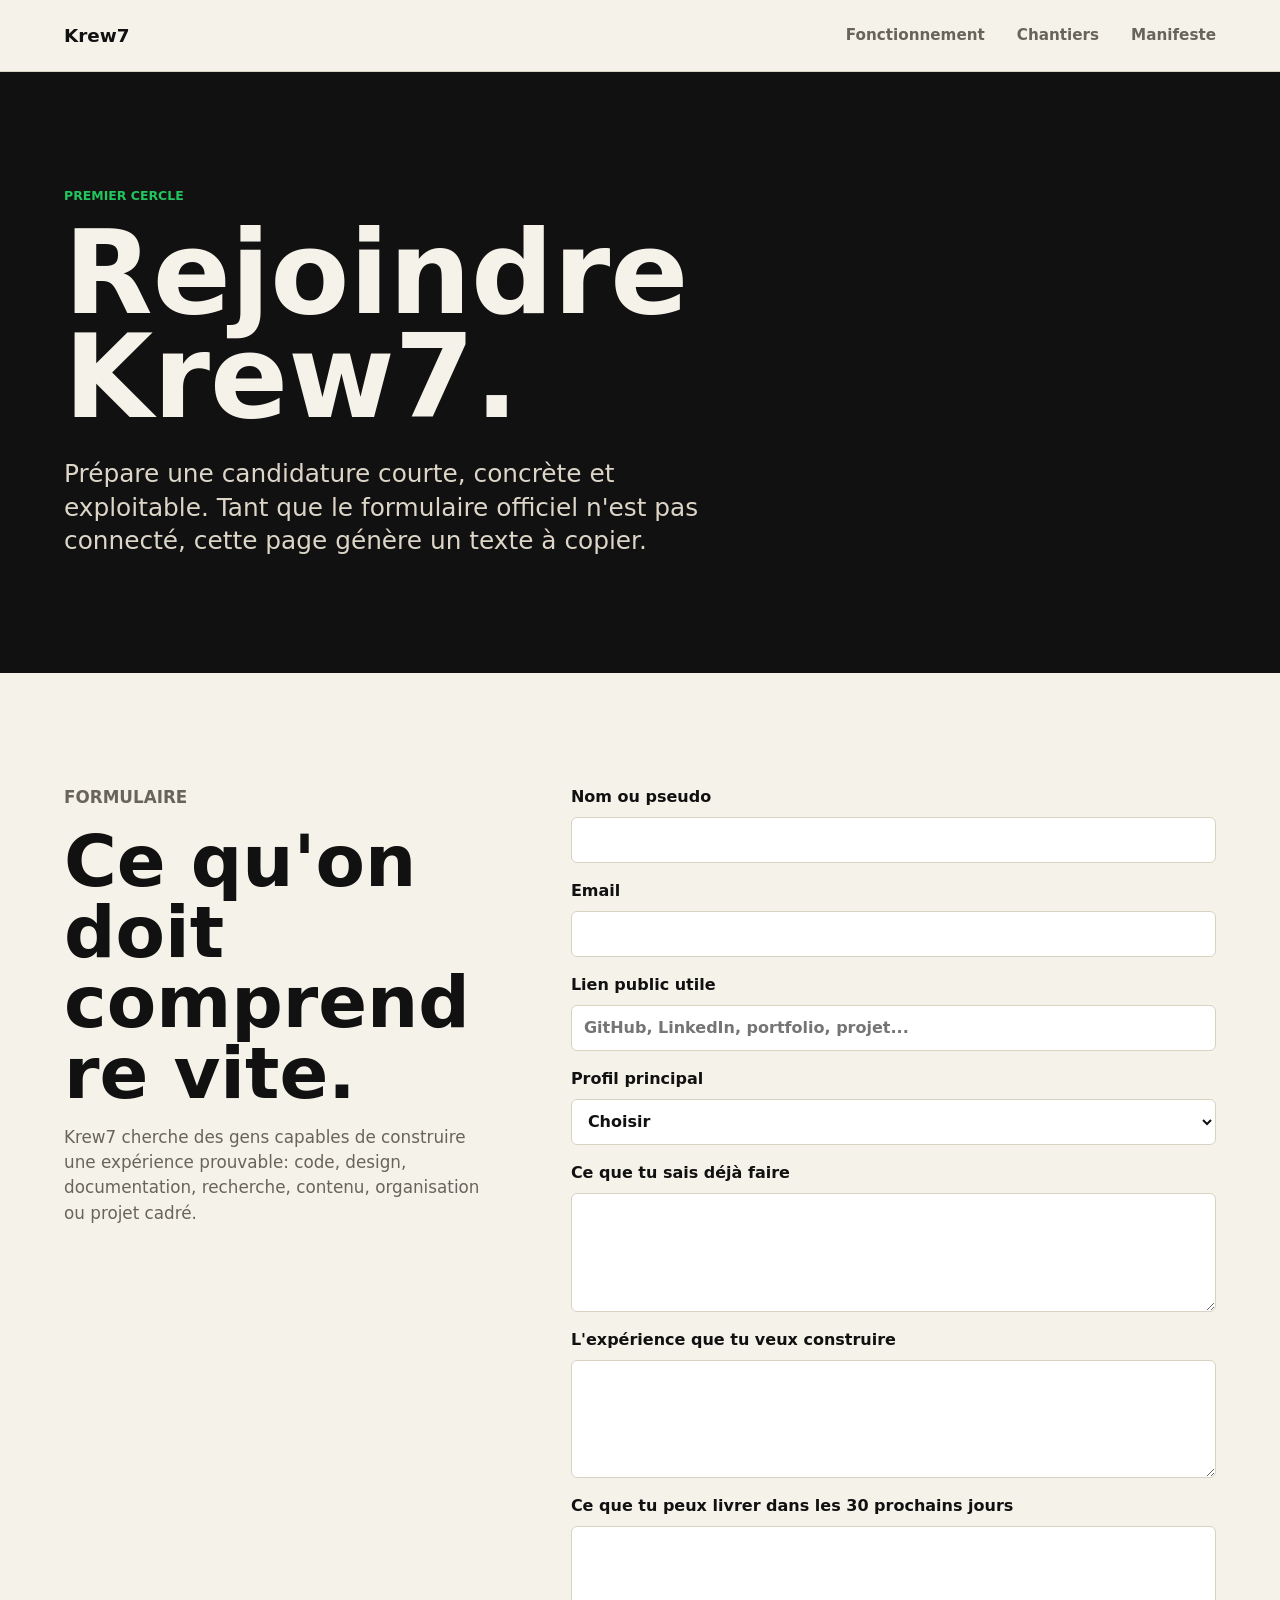
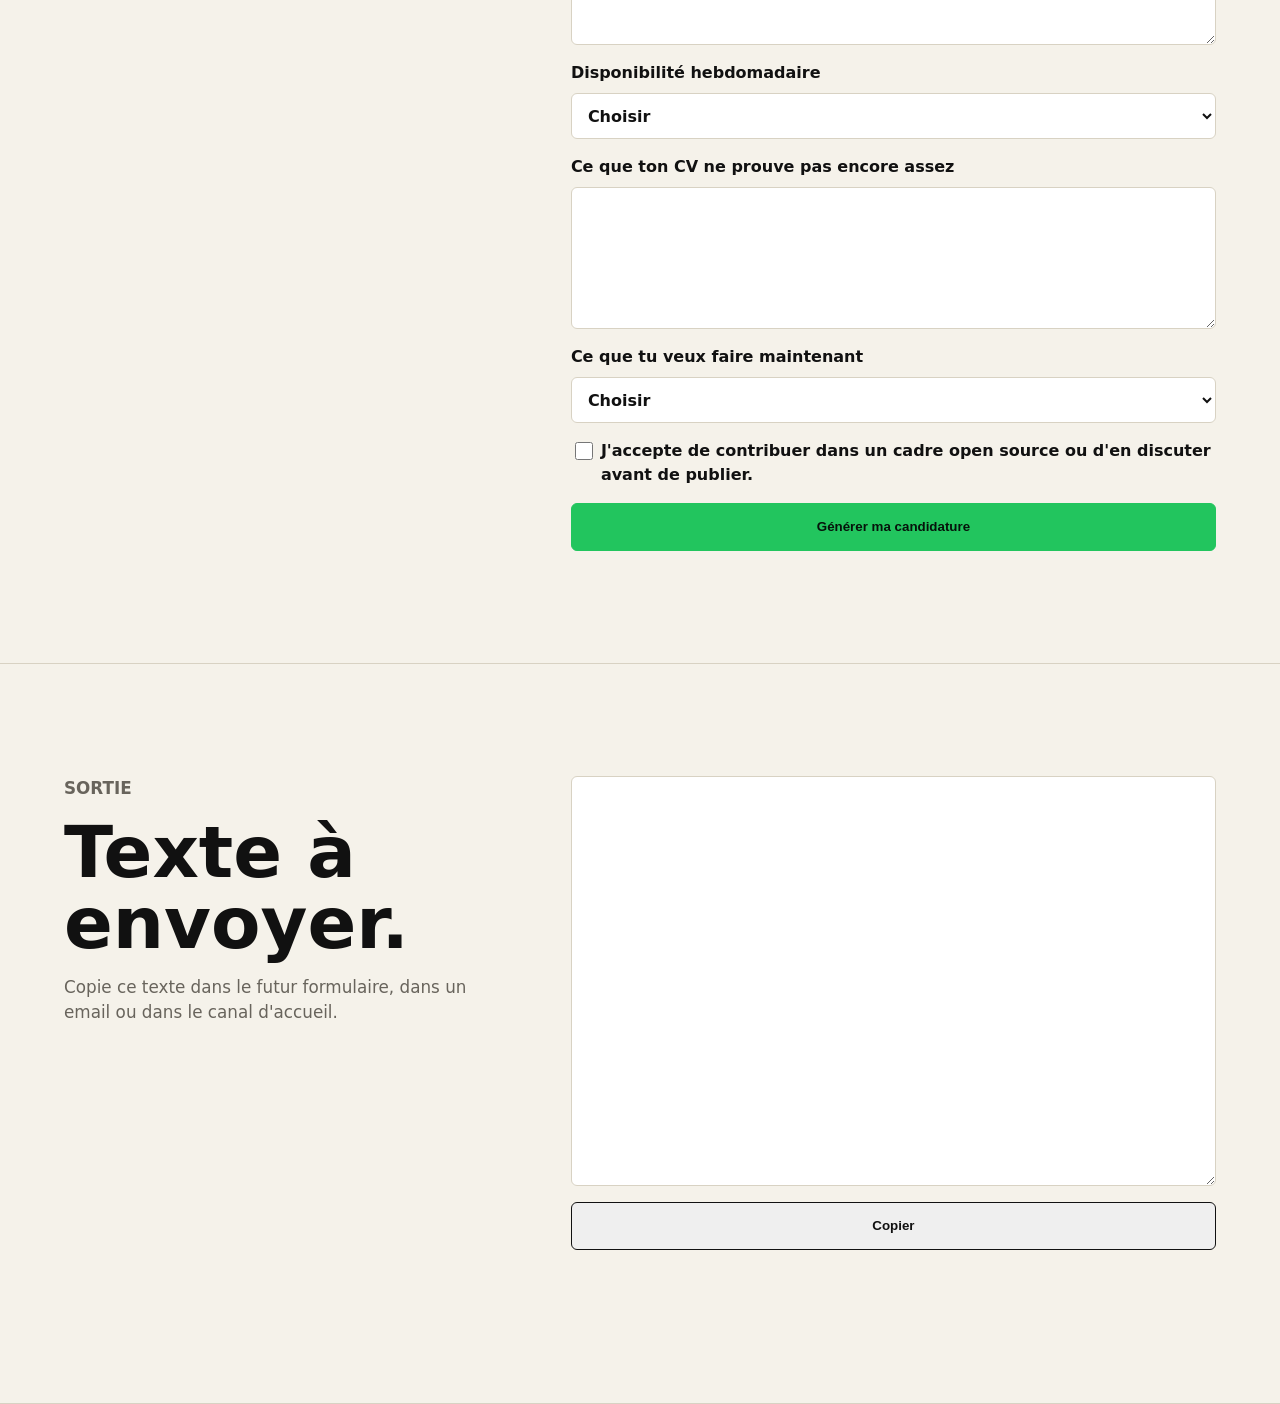
==== join.html @ 2baeda58 "Deploy Krew7 site" ====
<!doctype html>
<html lang="fr">
  <head>
    <meta charset="utf-8">
    <meta name="viewport" content="width=device-width, initial-scale=1">
    <title>Rejoindre Krew7</title>
    <meta
      name="description"
      content="Préparer une candidature pour rejoindre le premier cercle Krew7."
    >
    <meta name="theme-color" content="#22C55E">
    <meta property="og:type" content="website">
    <meta property="og:title" content="Rejoindre Krew7">
    <meta property="og:description" content="Préparer une candidature courte, concrète et exploitable pour rejoindre le premier cercle Krew7.">
    <meta property="og:image" content="./assets/og-krew7.svg">
    <meta name="twitter:card" content="summary_large_image">
    <meta name="twitter:title" content="Rejoindre Krew7">
    <meta name="twitter:description" content="Préparer une candidature pour construire quand même.">
    <meta name="twitter:image" content="./assets/og-krew7.svg">
    <link rel="manifest" href="./site.webmanifest">
    <link rel="stylesheet" href="./styles.css">
  </head>
  <body>
    <header class="site-header">
      <a class="brand" href="./index.html" aria-label="Krew7 accueil">Krew7</a>
      <nav class="nav" aria-label="Navigation principale">
        <a href="./index.html#fonctionnement">Fonctionnement</a>
        <a href="./index.html#chantiers">Chantiers</a>
        <a href="./MANIFESTE.md">Manifeste</a>
      </nav>
    </header>

    <main>
      <section class="page-hero">
        <p class="eyebrow">Premier cercle</p>
        <h1>Rejoindre Krew7.</h1>
        <p class="lead">
          Prépare une candidature courte, concrète et exploitable. Tant que le formulaire officiel n'est pas connecté, cette page génère un texte à copier.
        </p>
      </section>

      <section class="form-section" aria-labelledby="join-form-title">
        <div>
          <p class="eyebrow">Formulaire</p>
          <h2 id="join-form-title">Ce qu'on doit comprendre vite.</h2>
          <p>
            Krew7 cherche des gens capables de construire une expérience prouvable: code, design, documentation, recherche, contenu, organisation ou projet cadré.
          </p>
        </div>

        <form class="join-form" id="join-form">
          <label>
            Nom ou pseudo
            <input name="name" autocomplete="name" required>
          </label>

          <label>
            Email
            <input name="email" type="email" autocomplete="email" required>
          </label>

          <label>
            Lien public utile
            <input name="link" type="url" placeholder="GitHub, LinkedIn, portfolio, projet...">
          </label>

          <label>
            Profil principal
            <select name="profile" required>
              <option value="">Choisir</option>
              <option>Développeur</option>
              <option>Designer</option>
              <option>Maker</option>
              <option>Étudiant</option>
              <option>Entrepreneur</option>
              <option>Ops / organisation</option>
              <option>Mentor</option>
              <option>Scout</option>
              <option>Autre</option>
            </select>
          </label>

          <label>
            Ce que tu sais déjà faire
            <textarea name="skills" rows="4" required></textarea>
          </label>

          <label>
            L'expérience que tu veux construire
            <textarea name="learning" rows="4" required></textarea>
          </label>

          <label>
            Ce que tu peux livrer dans les 30 prochains jours
            <textarea name="delivery" rows="4" required></textarea>
          </label>

          <label>
            Disponibilité hebdomadaire
            <select name="availability" required>
              <option value="">Choisir</option>
              <option>Moins de 1 h</option>
              <option>1 à 2 h</option>
              <option>3 à 5 h</option>
              <option>Plus de 5 h</option>
            </select>
          </label>

          <label>
            Ce que ton CV ne prouve pas encore assez
            <textarea name="problem" rows="5" required></textarea>
          </label>

          <label>
            Ce que tu veux faire maintenant
            <select name="intent" required>
              <option value="">Choisir</option>
              <option>Rejoindre un projet existant</option>
              <option>Proposer un projet cadré</option>
              <option>Aider à structurer Krew7</option>
              <option>Observer d'abord puis contribuer</option>
            </select>
          </label>

          <label class="checkbox-label">
            <input name="opensource" type="checkbox" required>
            J'accepte de contribuer dans un cadre open source ou d'en discuter avant de publier.
          </label>

          <button class="button primary" type="submit">Générer ma candidature</button>
        </form>
      </section>

      <section class="application-output" aria-labelledby="application-title">
        <div>
          <p class="eyebrow">Sortie</p>
          <h2 id="application-title">Texte à envoyer.</h2>
          <p>
            Copie ce texte dans le futur formulaire, dans un email ou dans le canal d'accueil.
          </p>
        </div>
        <div class="output-panel">
          <textarea id="application-text" rows="18" readonly></textarea>
          <button class="button secondary" id="copy-application" type="button">Copier</button>
          <p class="copy-status" id="copy-status" role="status" aria-live="polite"></p>
        </div>
      </section>
    </main>

    <script>
      const form = document.querySelector("#join-form");
      const output = document.querySelector("#application-text");
      const copyButton = document.querySelector("#copy-application");
      const copyStatus = document.querySelector("#copy-status");

      function value(data, key) {
        return (data.get(key) || "").toString().trim() || "Non renseigné";
      }

      form.addEventListener("submit", (event) => {
        event.preventDefault();
        const data = new FormData(form);
        output.value = `# Candidature Krew7

Nom ou pseudo: ${value(data, "name")}
Email: ${value(data, "email")}
Lien public: ${value(data, "link")}
Profil: ${value(data, "profile")}
Disponibilité: ${value(data, "availability")}
Intention: ${value(data, "intent")}

## Ce que je sais déjà faire

${value(data, "skills")}

## L'expérience que je veux construire

${value(data, "learning")}

## Ce que je peux livrer dans les 30 prochains jours

${value(data, "delivery")}

## Ce que mon CV ne prouve pas encore assez

${value(data, "problem")}
`;
        copyStatus.textContent = "Candidature générée.";
        output.focus();
      });

      copyButton.addEventListener("click", async () => {
        if (!output.value.trim()) {
          copyStatus.textContent = "Génère d'abord la candidature.";
          return;
        }
        try {
          await navigator.clipboard.writeText(output.value);
          copyStatus.textContent = "Copié.";
        } catch {
          output.select();
          copyStatus.textContent = "Sélectionne le texte puis copie-le.";
        }
      });
    </script>
  </body>
</html>
---- styles.css ----
:root {
  color-scheme: light;
  --ink: #111111;
  --paper: #f5f2ea;
  --muted: #68645c;
  --line: #d8d2c3;
  --signal: #22c55e;
  --signal-dark: #15803d;
  --white: #ffffff;
}

* {
  box-sizing: border-box;
}

html {
  scroll-behavior: smooth;
}

body {
  margin: 0;
  background: var(--paper);
  color: var(--ink);
  font-family: Inter, ui-sans-serif, system-ui, -apple-system, BlinkMacSystemFont, "Segoe UI", sans-serif;
  font-size: 16px;
  line-height: 1.5;
}

a {
  color: inherit;
  text-decoration: none;
}

.site-header {
  position: sticky;
  top: 0;
  z-index: 10;
  display: flex;
  align-items: center;
  justify-content: space-between;
  gap: 24px;
  min-height: 72px;
  padding: 18px clamp(20px, 5vw, 64px);
  background: color-mix(in srgb, var(--paper) 92%, transparent);
  border-bottom: 1px solid var(--line);
  backdrop-filter: blur(18px);
}

.brand {
  font-size: 1.15rem;
  font-weight: 800;
  letter-spacing: 0;
}

.nav {
  display: flex;
  align-items: center;
  gap: clamp(14px, 3vw, 32px);
  color: var(--muted);
  font-size: 0.95rem;
  font-weight: 650;
}

.nav a:hover {
  color: var(--ink);
}

.hero {
  display: grid;
  grid-template-columns: minmax(0, 1.05fr) minmax(320px, 0.95fr);
  gap: clamp(28px, 6vw, 80px);
  align-items: center;
  min-height: calc(86svh - 72px);
  padding: clamp(44px, 8vw, 96px) clamp(20px, 5vw, 64px) clamp(28px, 5vw, 56px);
  background: var(--ink);
  color: var(--paper);
}

.hero-copy {
  max-width: 720px;
}

.eyebrow {
  margin: 0 0 16px;
  color: var(--signal);
  font-size: 0.78rem;
  font-weight: 800;
  letter-spacing: 0;
  text-transform: uppercase;
}

h1,
h2,
h3,
p {
  overflow-wrap: anywhere;
}

h1 {
  max-width: 820px;
  margin: 0;
  font-size: clamp(4.4rem, 9vw, 7.25rem);
  line-height: 0.9;
  letter-spacing: 0;
  overflow-wrap: normal;
}

h2 {
  max-width: 760px;
  margin: 0;
  font-size: clamp(2.2rem, 6vw, 4.5rem);
  line-height: 0.98;
  letter-spacing: 0;
}

h3 {
  margin: 18px 0 10px;
  font-size: 1.45rem;
  line-height: 1.1;
  letter-spacing: 0;
}

.lead {
  max-width: 660px;
  margin: 28px 0 0;
  color: #ddd6c8;
  font-size: clamp(1.2rem, 2vw, 1.55rem);
  line-height: 1.35;
}

.hero-actions,
.cta-actions {
  display: flex;
  flex-wrap: wrap;
  gap: 12px;
  margin-top: 34px;
}

.button {
  display: inline-flex;
  align-items: center;
  justify-content: center;
  min-height: 48px;
  padding: 0 18px;
  border: 1px solid currentColor;
  border-radius: 6px;
  font-weight: 800;
  line-height: 1;
}

.button.primary {
  background: var(--signal);
  border-color: var(--signal);
  color: #06130b;
}

.button.primary:hover {
  background: #4ade80;
  border-color: #4ade80;
}

.button.secondary {
  color: inherit;
}

.button.secondary:hover {
  background: color-mix(in srgb, currentColor 10%, transparent);
}

.hero-visual {
  display: grid;
  gap: 18px;
  align-content: center;
  min-height: 420px;
}

.terminal-window {
  overflow: hidden;
  border: 1px solid #3f3f3f;
  border-radius: 8px;
  background: #050505;
  box-shadow: 0 24px 80px rgba(0, 0, 0, 0.42);
}

.terminal-bar {
  display: flex;
  gap: 8px;
  padding: 14px 16px;
  background: #1b1b1b;
  border-bottom: 1px solid #333333;
}

.terminal-bar span {
  width: 10px;
  height: 10px;
  border-radius: 50%;
  background: #ef4444;
}

.terminal-bar span:nth-child(2) {
  background: #f59e0b;
}

.terminal-bar span:nth-child(3) {
  background: var(--signal);
}

pre {
  margin: 0;
  padding: clamp(18px, 4vw, 34px);
  white-space: pre-wrap;
  color: #d9f99d;
  font: 700 clamp(0.95rem, 2vw, 1.2rem) / 1.7 "SFMono-Regular", Consolas, "Liberation Mono", monospace;
}

.proof-strip {
  display: grid;
  grid-template-columns: repeat(4, minmax(0, 1fr));
  gap: 10px;
}

.proof-strip span {
  display: flex;
  align-items: center;
  justify-content: center;
  min-height: 64px;
  border: 1px solid #3d3d3d;
  color: #d7d1c4;
  font-weight: 800;
}

.section {
  padding: clamp(56px, 9vw, 112px) clamp(20px, 5vw, 64px);
  border-bottom: 1px solid var(--line);
}

.intro {
  background: var(--signal);
  color: #06130b;
}

.intro p {
  max-width: 1040px;
  margin: 0;
  font-size: clamp(1.8rem, 4vw, 4rem);
  font-weight: 850;
  line-height: 1.02;
  letter-spacing: 0;
}

.section-heading {
  margin-bottom: clamp(28px, 5vw, 54px);
}

.three-columns {
  display: grid;
  grid-template-columns: repeat(3, minmax(0, 1fr));
  gap: 1px;
  background: var(--line);
  border: 1px solid var(--line);
}

.three-columns article {
  min-height: 280px;
  padding: clamp(22px, 4vw, 34px);
  background: var(--paper);
}

.step {
  color: var(--signal-dark);
  font-weight: 900;
}

.three-columns p,
.split p,
.work-list span,
.cta p {
  color: var(--muted);
  font-size: 1.05rem;
}

.split {
  display: grid;
  grid-template-columns: minmax(0, 0.9fr) minmax(320px, 1.1fr);
  gap: clamp(34px, 7vw, 96px);
  align-items: start;
}

.work-list {
  display: grid;
  gap: 1px;
  margin: 0;
  padding: 0;
  list-style: none;
  background: var(--line);
  border: 1px solid var(--line);
}

.work-list li {
  display: grid;
  gap: 8px;
  padding: 22px;
  background: var(--white);
}

.work-list strong {
  font-size: 1.15rem;
}

.rules {
  background: var(--ink);
  color: var(--paper);
}

.rule-grid {
  display: grid;
  grid-template-columns: repeat(3, minmax(0, 1fr));
  gap: 1px;
  background: #393939;
  border: 1px solid #393939;
}

.rule-grid p {
  min-height: 120px;
  margin: 0;
  padding: 22px;
  background: #181818;
  color: #eee7d9;
  font-size: clamp(1.1rem, 2vw, 1.45rem);
  font-weight: 850;
}

.cta {
  background: var(--paper);
}

.cta p {
  max-width: 680px;
}

.page-hero {
  padding: clamp(52px, 9vw, 120px) clamp(20px, 5vw, 64px);
  background: var(--ink);
  color: var(--paper);
}

.page-hero h1 {
  max-width: 920px;
}

.form-section,
.application-output {
  display: grid;
  grid-template-columns: minmax(0, 0.8fr) minmax(320px, 1.2fr);
  gap: clamp(28px, 6vw, 80px);
  padding: clamp(56px, 9vw, 112px) clamp(20px, 5vw, 64px);
  border-bottom: 1px solid var(--line);
}

.form-section p,
.application-output p {
  color: var(--muted);
  font-size: 1.05rem;
}

.join-form,
.output-panel {
  display: grid;
  gap: 16px;
}

.join-form label {
  display: grid;
  gap: 8px;
  color: var(--ink);
  font-weight: 800;
}

.join-form input,
.join-form select,
.join-form textarea,
.output-panel textarea {
  width: 100%;
  border: 1px solid var(--line);
  border-radius: 6px;
  background: var(--white);
  color: var(--ink);
  font: inherit;
  line-height: 1.45;
}

.join-form input,
.join-form select {
  min-height: 46px;
  padding: 0 12px;
}

.join-form textarea,
.output-panel textarea {
  padding: 12px;
  resize: vertical;
}

.checkbox-label {
  grid-template-columns: 22px minmax(0, 1fr);
  align-items: start;
  color: var(--muted);
  font-weight: 700;
}

.checkbox-label input {
  width: 18px;
  min-height: 18px;
  margin-top: 3px;
}

.output-panel textarea {
  min-height: 360px;
  font-family: "SFMono-Regular", Consolas, "Liberation Mono", monospace;
  font-size: 0.92rem;
}

.copy-status {
  min-height: 1.5em;
  margin: 0;
}

@media (max-width: 860px) {
  .site-header {
    position: static;
    align-items: flex-start;
    flex-direction: column;
    min-height: auto;
  }

  .nav {
    width: 100%;
    justify-content: flex-start;
    flex-wrap: wrap;
    gap: 10px;
    font-size: 0.84rem;
  }

  .hero,
  .split,
  .form-section,
  .application-output {
    grid-template-columns: 1fr;
  }

  .hero {
    min-height: auto;
  }

  .hero-visual {
    order: 2;
    min-height: auto;
  }

  h1 {
    font-size: clamp(3.4rem, 17vw, 5.4rem);
  }

  .three-columns,
  .rule-grid {
    grid-template-columns: 1fr;
  }

  .proof-strip {
    grid-template-columns: repeat(2, minmax(0, 1fr));
  }
}

@media (max-width: 480px) {
  .hero-actions .button,
  .cta-actions .button {
    width: 100%;
  }

  .hero {
    padding-top: 40px;
    padding-bottom: 28px;
  }

  .hero-visual {
    gap: 10px;
  }

  .terminal-bar {
    padding: 10px 14px;
  }

  .proof-strip {
    display: none;
  }

  pre {
    padding: 14px 16px;
    font-size: 0.72rem;
    line-height: 1.55;
  }
}
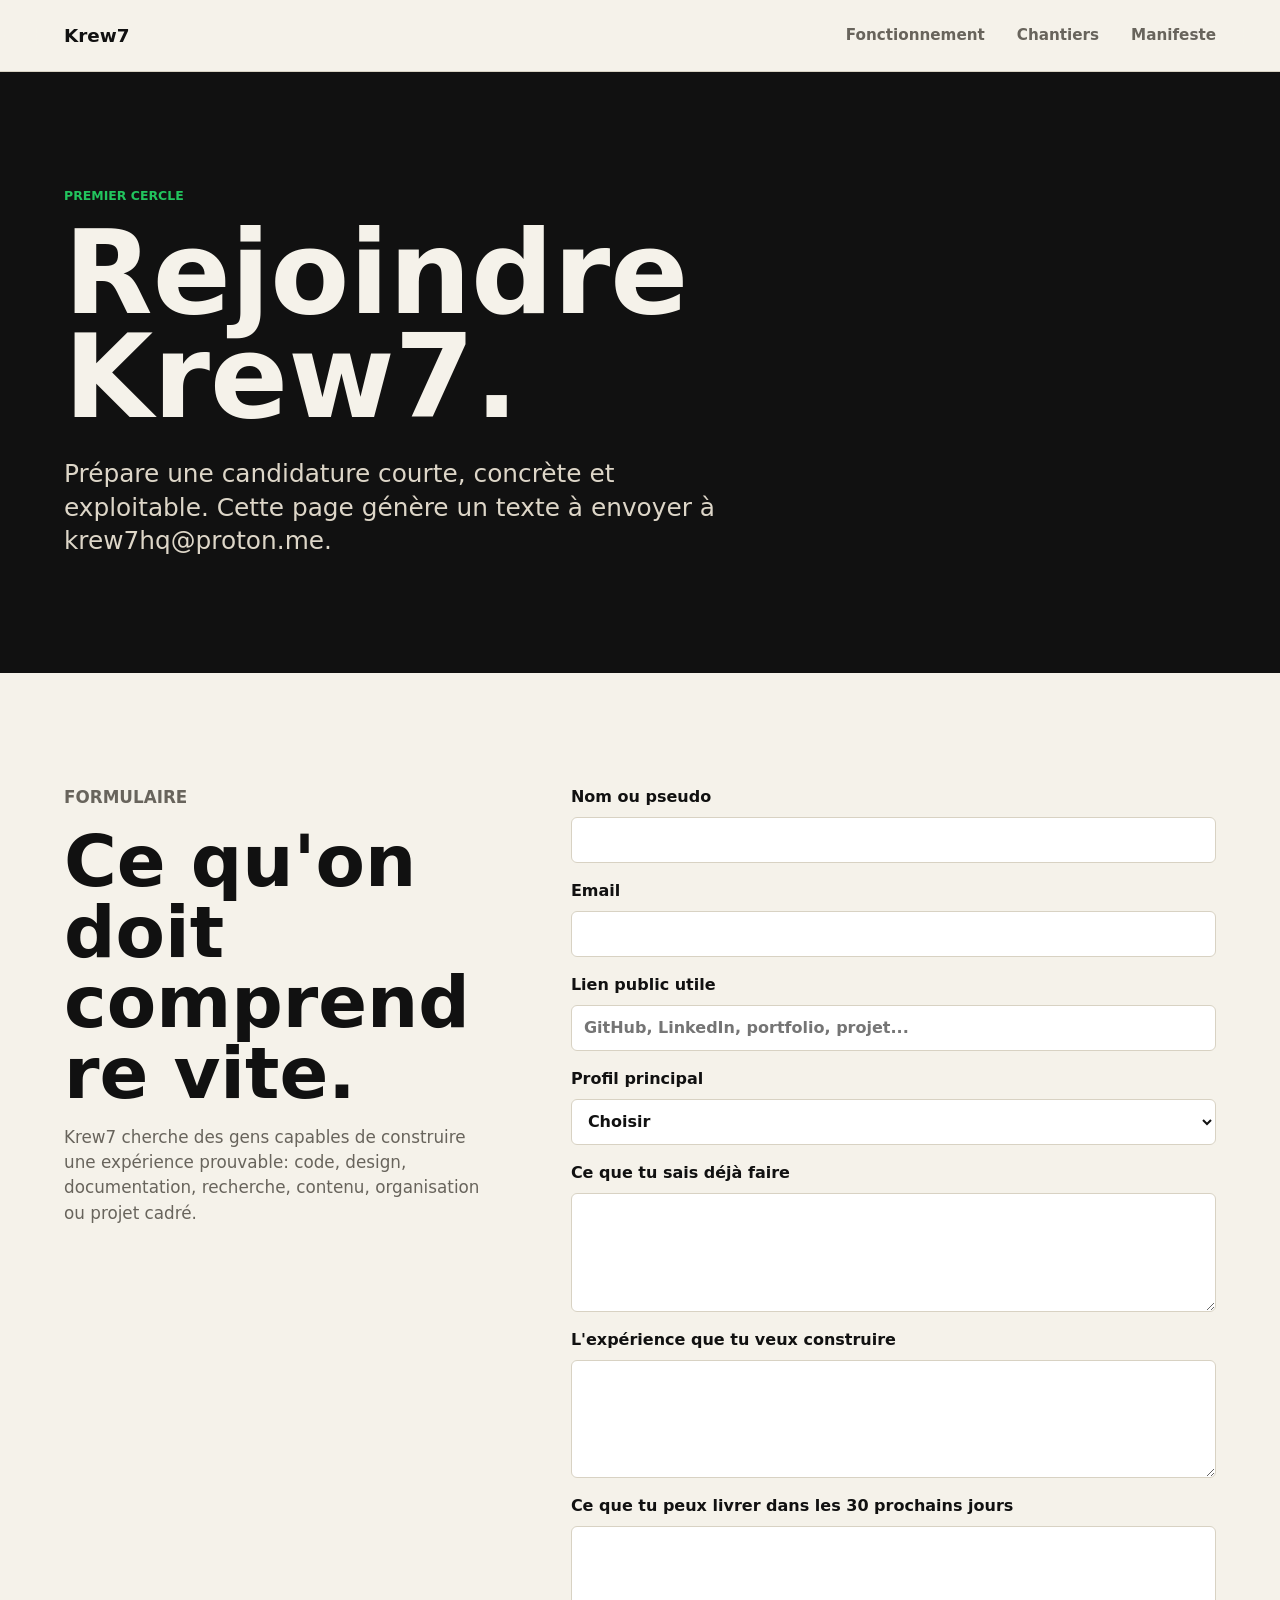
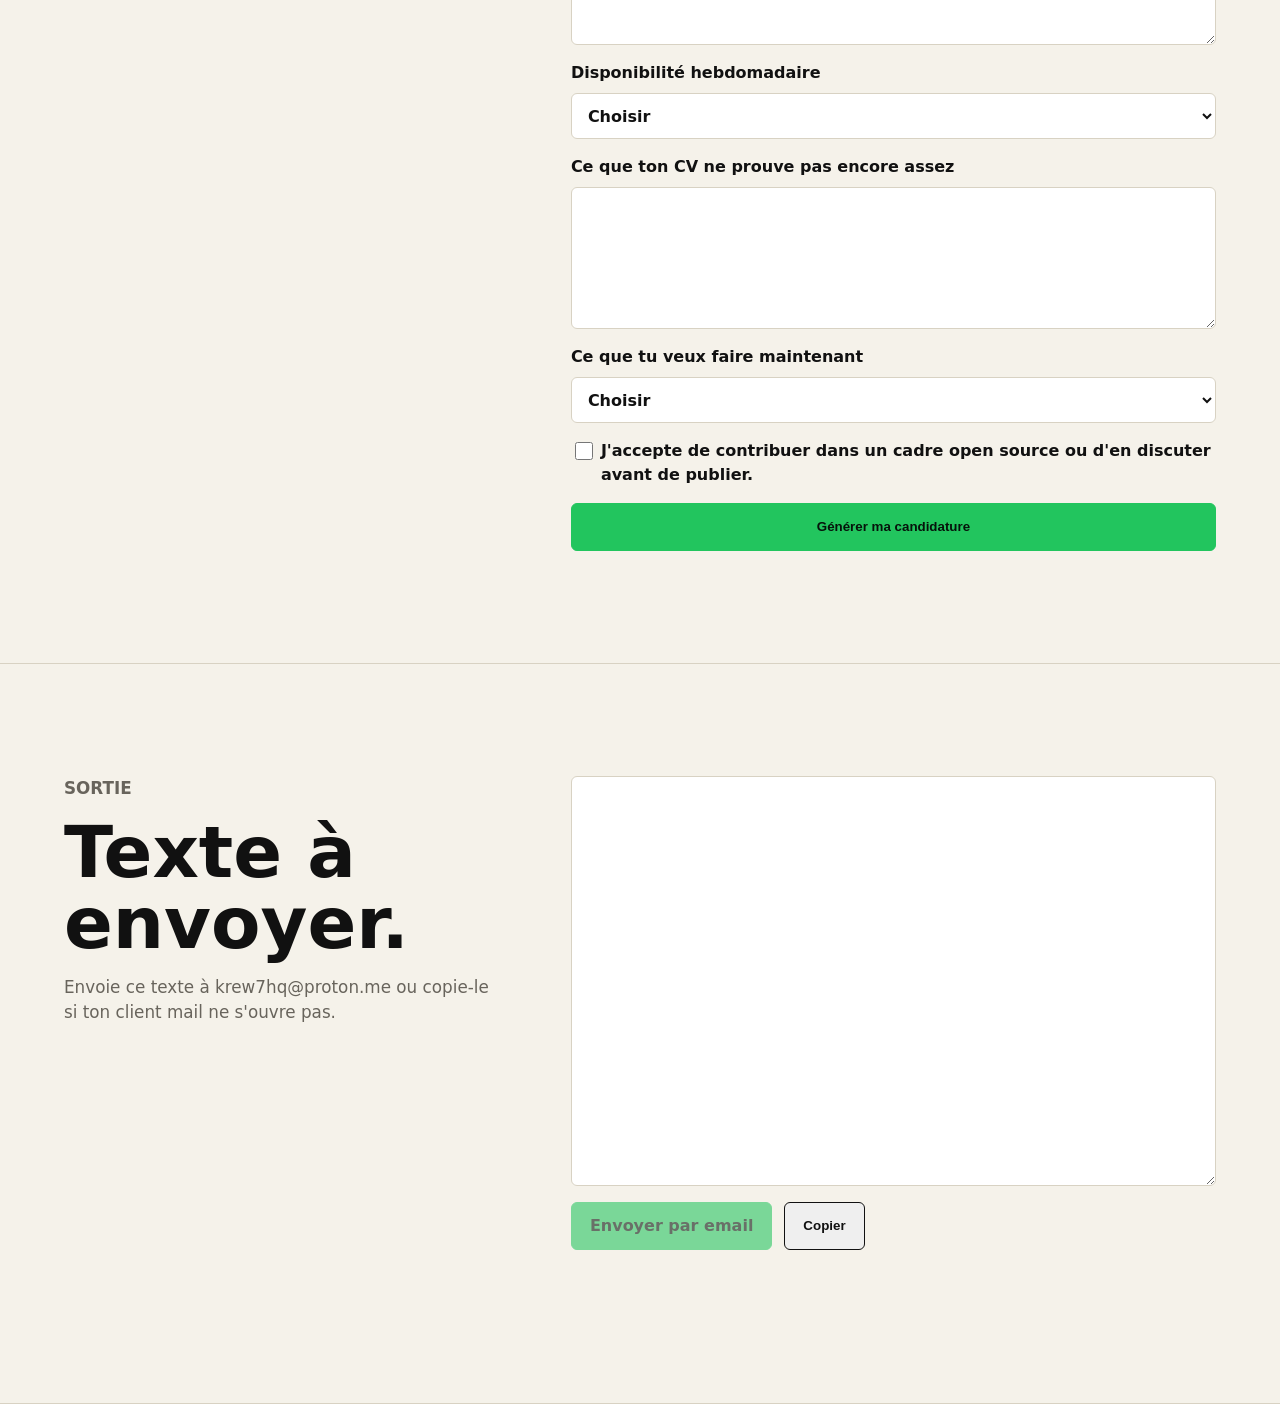
==== commit 7ddeb820: "Add email application flow" ====
--- a/join.html
+++ b/join.html
@@ -35,7 +35,7 @@
         <p class="eyebrow">Premier cercle</p>
         <h1>Rejoindre Krew7.</h1>
         <p class="lead">
-          Prépare une candidature courte, concrète et exploitable. Tant que le formulaire officiel n'est pas connecté, cette page génère un texte à copier.
+          Prépare une candidature courte, concrète et exploitable. Cette page génère un texte à envoyer à krew7hq@proton.me.
         </p>
       </section>
 
@@ -136,12 +136,15 @@
           <p class="eyebrow">Sortie</p>
           <h2 id="application-title">Texte à envoyer.</h2>
           <p>
-            Copie ce texte dans le futur formulaire, dans un email ou dans le canal d'accueil.
+            Envoie ce texte à krew7hq@proton.me ou copie-le si ton client mail ne s'ouvre pas.
           </p>
         </div>
         <div class="output-panel">
           <textarea id="application-text" rows="18" readonly></textarea>
-          <button class="button secondary" id="copy-application" type="button">Copier</button>
+          <div class="output-actions">
+            <a class="button primary" id="email-application" href="mailto:krew7hq@proton.me" aria-disabled="true">Envoyer par email</a>
+            <button class="button secondary" id="copy-application" type="button">Copier</button>
+          </div>
           <p class="copy-status" id="copy-status" role="status" aria-live="polite"></p>
         </div>
       </section>
@@ -150,8 +153,10 @@
     <script>
       const form = document.querySelector("#join-form");
       const output = document.querySelector("#application-text");
+      const emailButton = document.querySelector("#email-application");
       const copyButton = document.querySelector("#copy-application");
       const copyStatus = document.querySelector("#copy-status");
+      const recipient = "krew7hq@proton.me";
 
       function value(data, key) {
         return (data.get(key) || "").toString().trim() || "Non renseigné";
@@ -185,8 +190,18 @@
 
 ${value(data, "problem")}
 `;
+        const subject = `Candidature Krew7 - ${value(data, "name")}`;
+        emailButton.href = `mailto:${recipient}?subject=${encodeURIComponent(subject)}&body=${encodeURIComponent(output.value)}`;
+        emailButton.setAttribute("aria-disabled", "false");
         copyStatus.textContent = "Candidature générée.";
         output.focus();
+      });
+
+      emailButton.addEventListener("click", (event) => {
+        if (!output.value.trim()) {
+          event.preventDefault();
+          copyStatus.textContent = "Génère d'abord la candidature.";
+        }
       });
 
       copyButton.addEventListener("click", async () => {
--- a/styles.css
+++ b/styles.css
@@ -167,6 +167,11 @@
   background: color-mix(in srgb, currentColor 10%, transparent);
 }
 
+.button[aria-disabled="true"] {
+  cursor: not-allowed;
+  opacity: 0.58;
+}
+
 .hero-visual {
   display: grid;
   gap: 18px;
@@ -367,6 +372,12 @@
 .output-panel {
   display: grid;
   gap: 16px;
+}
+
+.output-actions {
+  display: flex;
+  flex-wrap: wrap;
+  gap: 12px;
 }
 
 .join-form label {
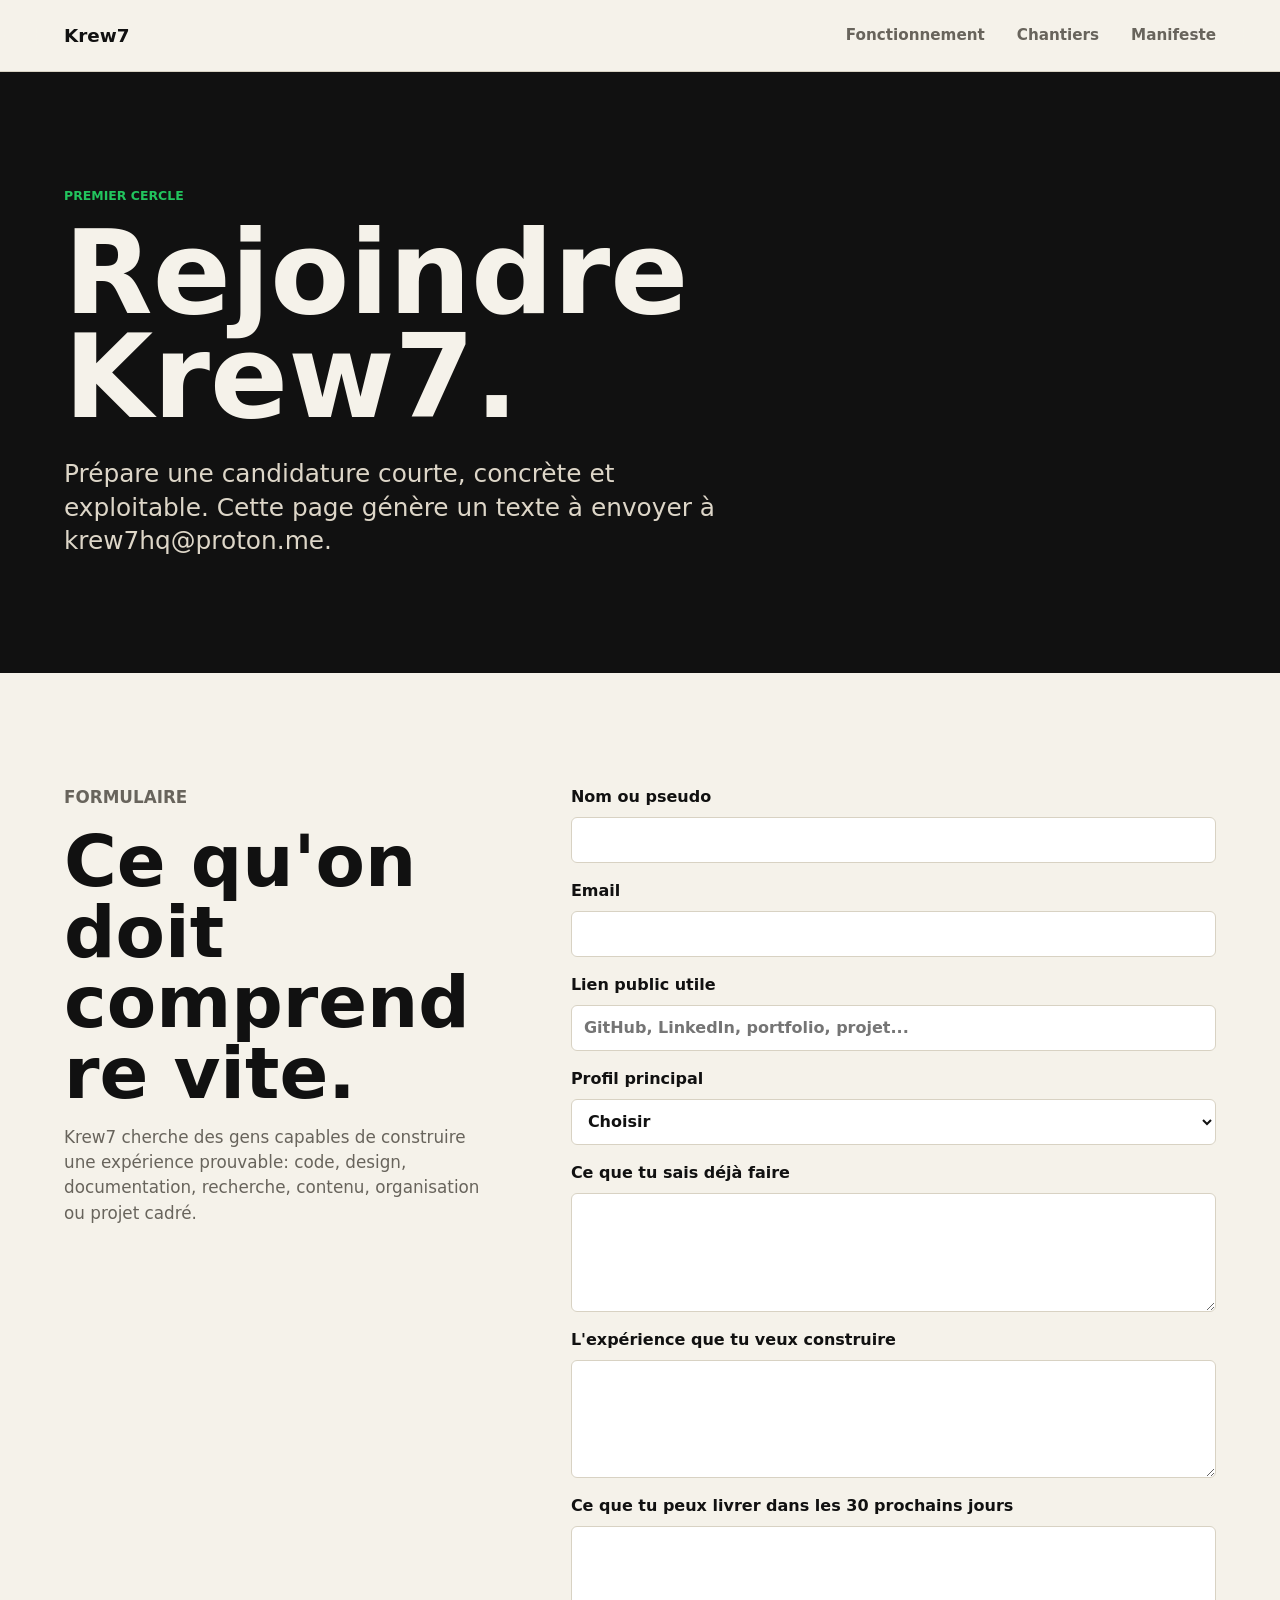
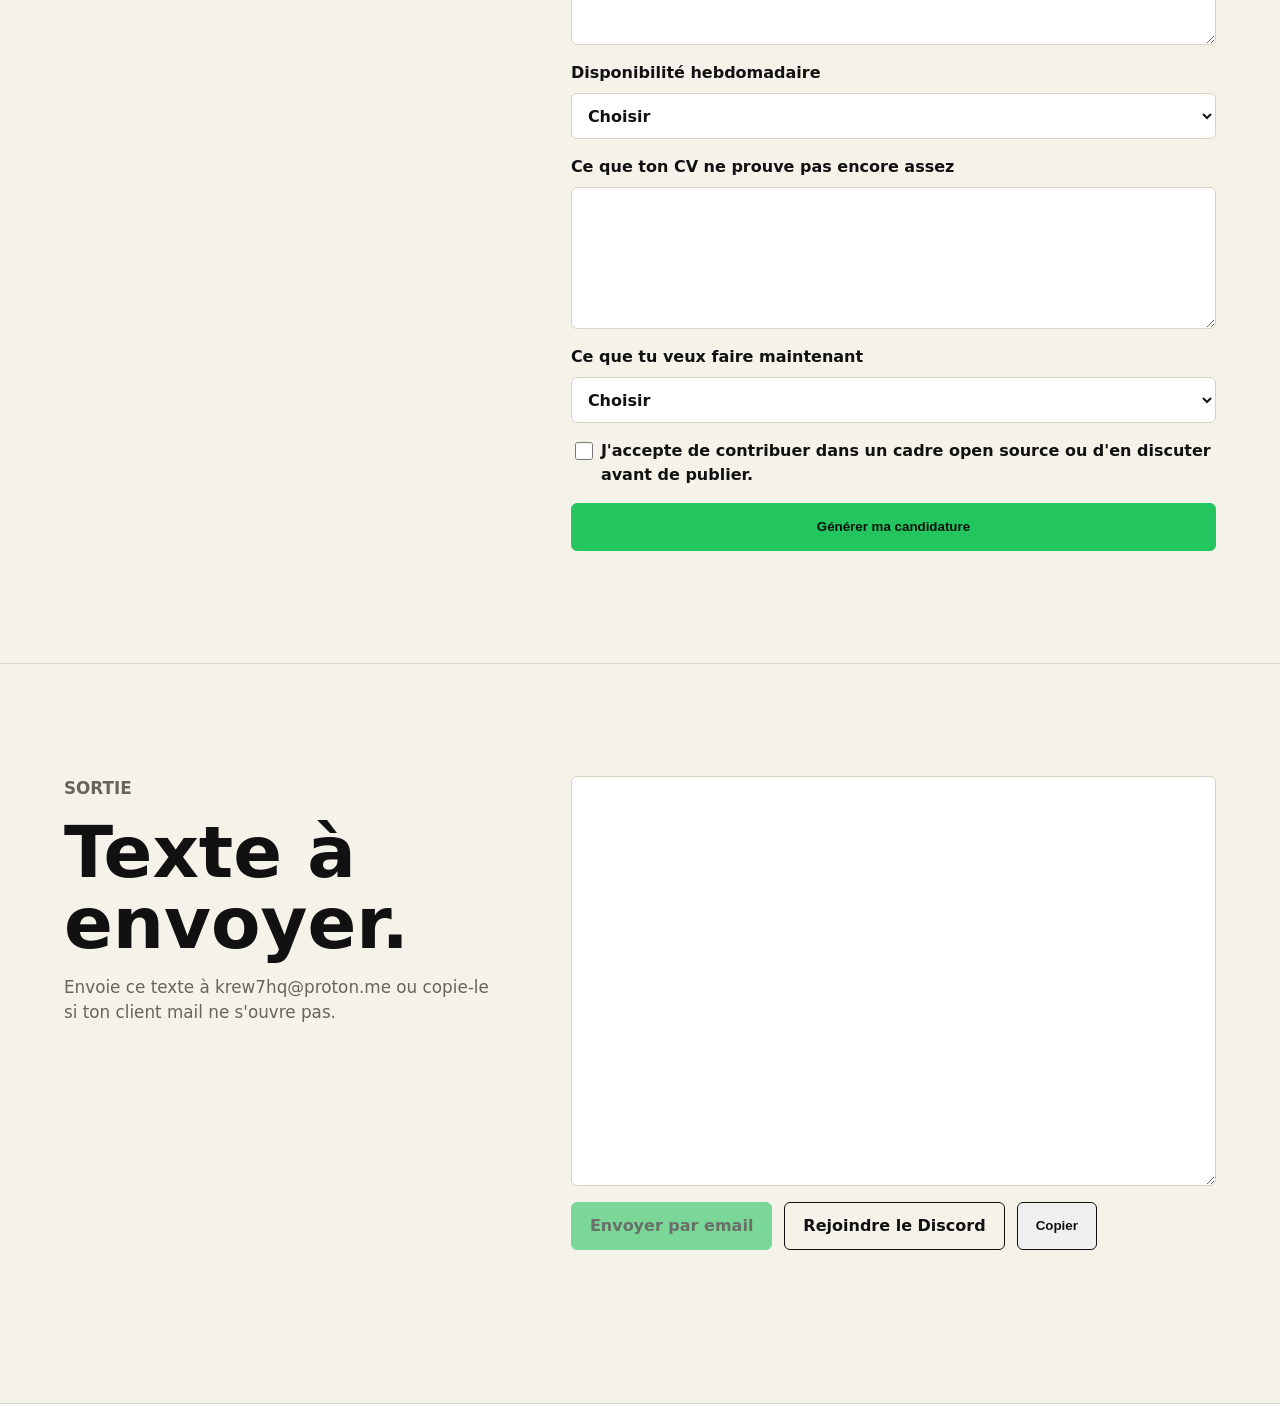
==== commit 2a659152: "Add Discord invite links" ====
--- a/join.html
+++ b/join.html
@@ -143,6 +143,7 @@
           <textarea id="application-text" rows="18" readonly></textarea>
           <div class="output-actions">
             <a class="button primary" id="email-application" href="mailto:krew7hq@proton.me" aria-disabled="true">Envoyer par email</a>
+            <a class="button secondary" href="https://discord.gg/ajAgnNHJY">Rejoindre le Discord</a>
             <button class="button secondary" id="copy-application" type="button">Copier</button>
           </div>
           <p class="copy-status" id="copy-status" role="status" aria-live="polite"></p>
